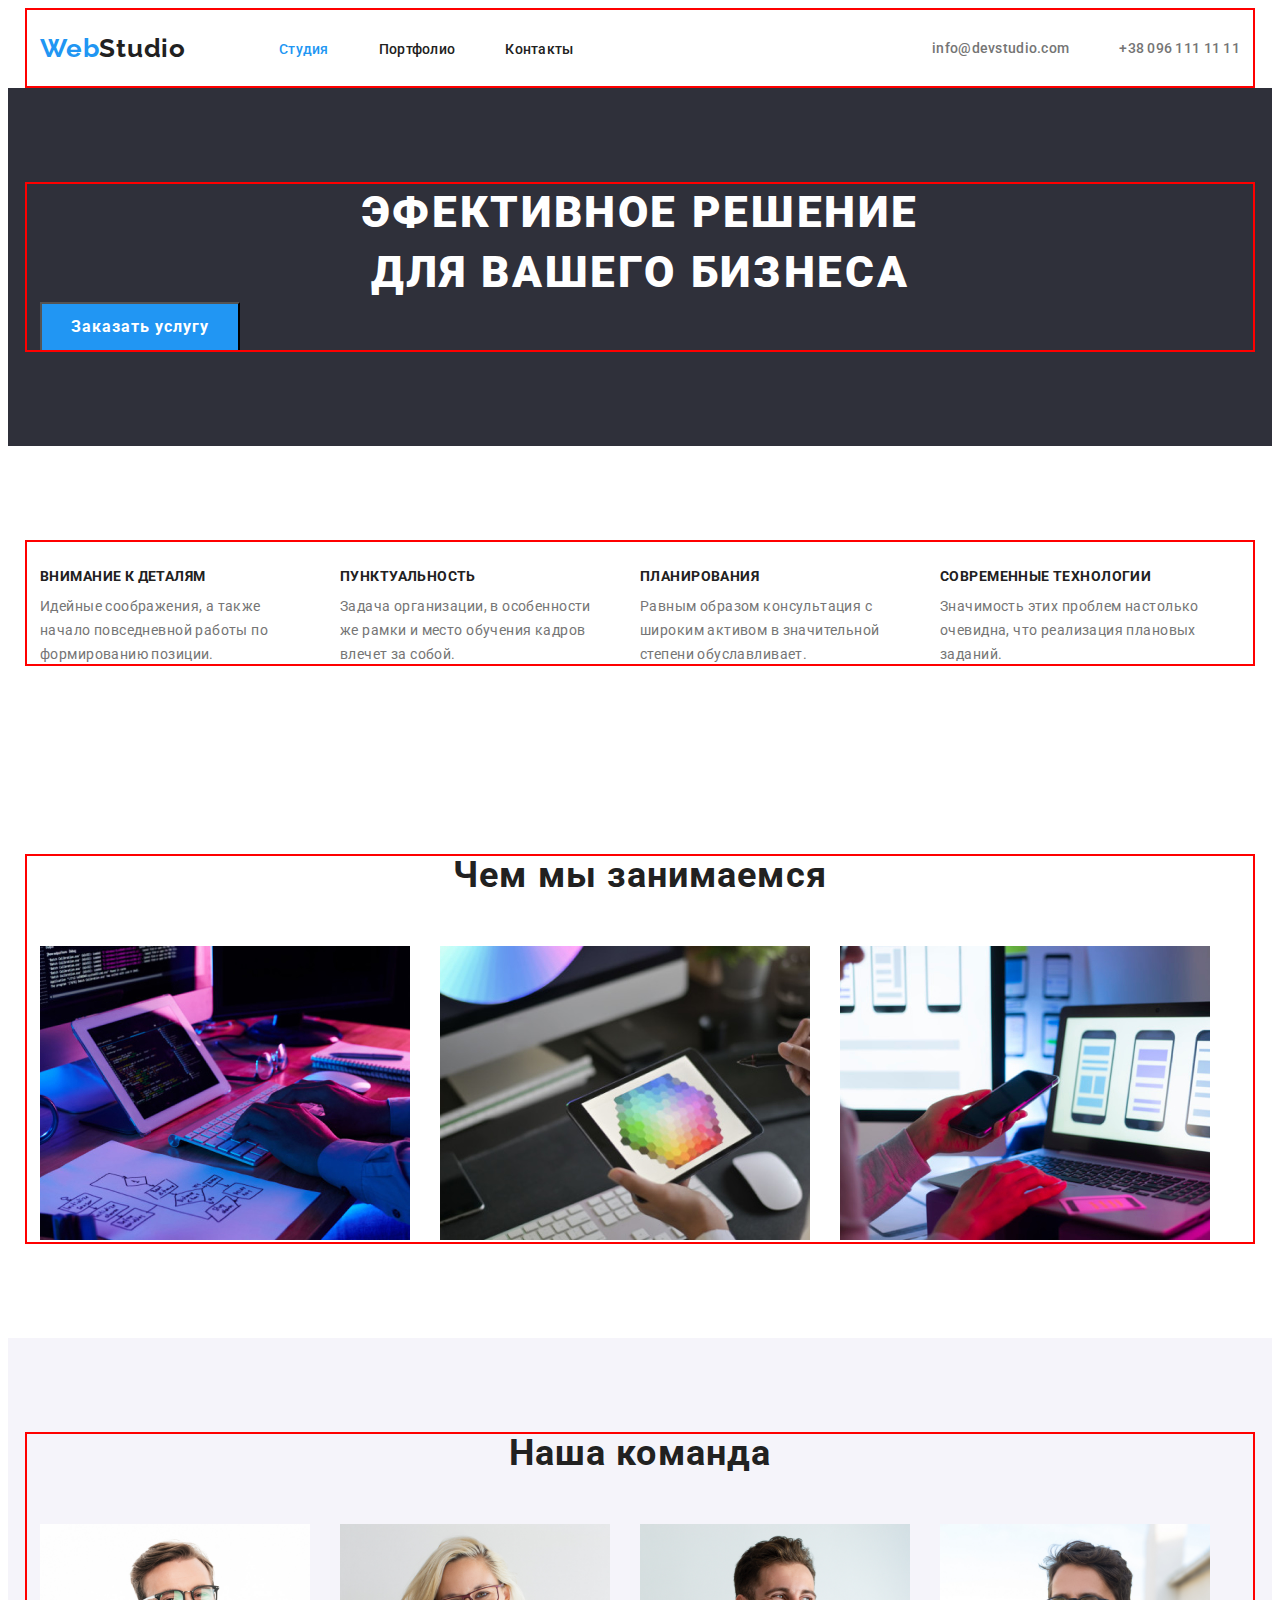
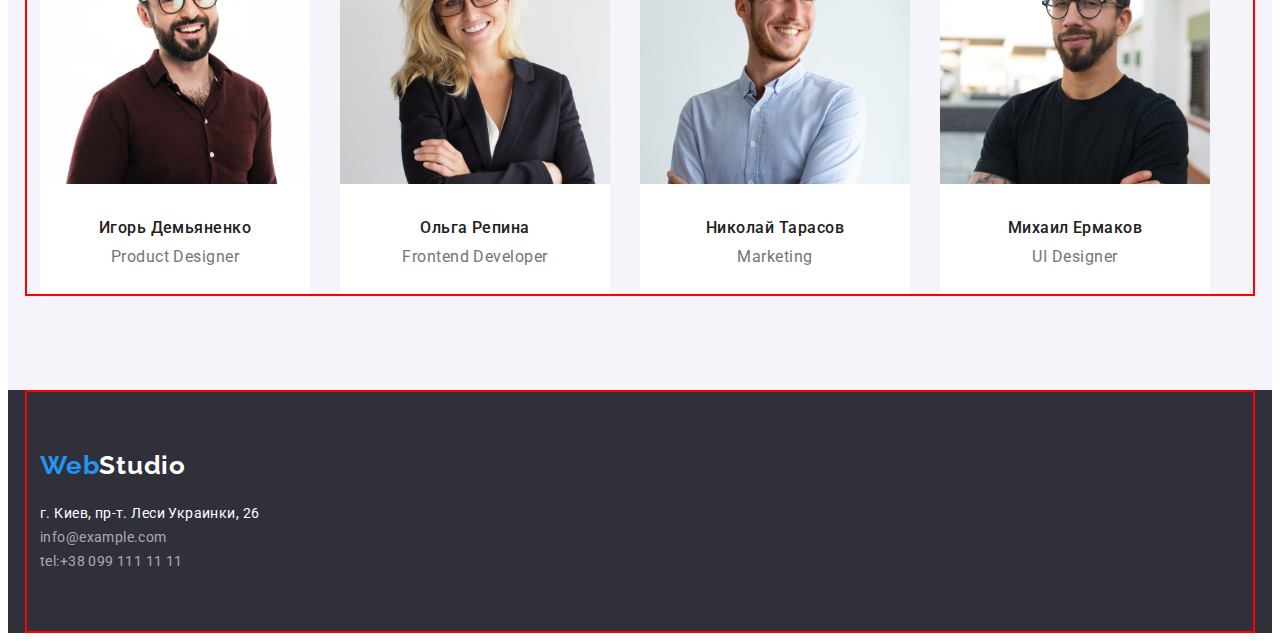
==== index.html @ dff26347 "Hometask3" ====
<!DOCTYPE html>
<html lang="ru">
  <head>
    <meta charset="UTF-8" />
    <meta http-equiv="X-UA-Compatible" content="IE=edge" />
    <meta name="viewport" content="width=device-width, initial-scale=1.0" />
    <title>Web Studio</title>
    <link rel="preconnect" href="https://fonts.googleapis.com" />
    <link rel="preconnect" href="https://fonts.gstatic.com" crossorigin />
    <!-- Fonts start -->
    <link
      href="https://fonts.googleapis.com/css2?family=Raleway:wght@700&family=Roboto:wght@400;500;700;900&display=swap"
      rel="stylesheet"
    />
    <!-- Fonts end -->
    <!-- Normalize start -->
    <link rel="stylesheet" href="https://cdnjs.cloudflare.com/ajax/libs/modern-normalize/1.1.0/modern-normalize.min.css" integrity="sha512-wpPYUAdjBVSE4KJnH1VR1HeZfpl1ub8YT/NKx4PuQ5NmX2tKuGu6U/JRp5y+Y8XG2tV+wKQpNHVUX03MfMFn9Q==" crossorigin="anonymous" referrerpolicy="no-referrer" />
    <!-- Normalize end -->
    <link rel="stylesheet" href="./css/styles.css" />
  </head>
  <body>
    <!-- Header section -->
    <header class="header">
      <div class="container header-container">
      <nav class="header-nav header-container">
        <a class="logo link header-logo" href="./index.html"><span class="logo-accent">Web</span>Studio</a>
        <ul class="header-list list">
          <li class="header-item">
            <a class="header-link header-link-current link" href="./index.html">Студия</a>
          </li>
          <li class="header-item">
            <a class="header-link link" href="./portfolio.html">Портфолио</a>
          </li>
          <li class="header-item">
            <a class="header-link link" href="/">Контакты</a>
          </li>
        </ul>
      </nav>
      <ul class="header-contacts list">
        <li class="contact-item header-mail">
          <a class="link" href="mailto:info@devstudio.com">info@devstudio.com</a>
        </li>
        <li class="contact-item header-phone">
          <a class="link" href="tel:+380961111111">+38 096 111 11 11</a>
        </li>
      </ul>
      </div>
    </header>
    <!-- Main section -->
    <main class="main">
      <!-- Hero section -->
      <section class="hero section">
        <div class="container">
        <h1 class="hero-tittle">Эфективное решение <br> для вашего бизнеса</h1>
        <button class="btn-service" type="button">Заказать услугу</button>
        </div>
      </section>
      <!-- About section -->
      <section class="about section">
        <div class="container">
        <h2 class="hidden-tittle">Наши преимущества</h2>
        <ul class="about-list list about-container">
          <li class="about-item">
            <h3 class="about-list-tittle">Внимание к деталям</h3>
            <p class="about-description">
              Идейные соображения, а также начало повседневной работы по формированию позиции.
            </p>
          </li>
          <li class="about-item">
            <h3 class="about-list-tittle">Пунктуальность</h3>
            <p class="about-description">
              Задача организации, в особенности же рамки и место обучения кадров влечет за собой.
            </p>
          </li>
          <li class="about-item">
            <h3 class="about-list-tittle">Планирования</h3>
            <p class="about-description">
              Равным образом консультация с широким активом в значительной степени обуславливает.
            </p>
          </li>
          <li class="about-item">
            <h3 class="about-list-tittle">Современные технологии</h3>
            <p class="about-description">
              Значимость этих проблем настолько очевидна, что реализация плановых заданий.
            </p>
          </li>
        </ul>
        </div>
      </section>
      <!-- Work section -->
      <section class="work section">
        <div class="container">
        <h2 class="about-tittle">Чем мы занимаемся</h2>
        <ul class="work-list list">
          <li class="work-item list">
            <img
              class="work-img"
              src="./images/main/img1.jpg"
              alt="Верстка"
              width="370"
              height="294"
            />
          </li>
          <li class="work-item list">
            <img
              class="work-img"
              src="./images/main/img2.jpg"
              alt="Дизайн"
              width="370"
              height="294"
            />
          </li>
          <li class="work-item list">
            <img
              class="work-img"
              src="./images/main/img3.jpg"
              alt="Внешнее оформление"
              width="370"
              height="294"
            />
          </li>
        </ul>
        </div>
      </section>
      <!-- Team section -->
      <section class="team section">
        <div class="container">
        <h2 class="about-tittle">Наша команда</h2>
        <ul class="team-list list">
          <li class="team-list-container">
            <img
              class="team-img"
              src="./images/main/photo1.jpg"
              alt="Игорь Демьяненко"
              width="270"
              height="260"
            />
            <h3 class="employee">Игорь Демьяненко</h3>
            <p class="position">Product Designer</p>
          </li>
          <li class="team-list-container">
            <img
              class="team-img"
              src="./images/main/photo2.jpg"
              alt="Ольга Репина"
              width="270"
              height="260"
            />
            <h3 class="employee">Ольга Репина</h3>
            <p class="position">Frontend Developer</p>
          </li>
          <li class="team-list-container">
            <img
              class="team-img"
              src="./images/main/photo3.jpg"
              alt="Николай Тарасов"
              width="270"
              height="260"
            />
            <h3 class="employee">Николай Тарасов</h3>
            <p class="position">Marketing</p>
          </li>
          <li class="team-list-container">
            <img
              class="team-img"
              src="./images/main/photo4.jpg"
              alt="Михаил Ермаков"
              width="270"
              height="260"
            />
            <h3 class="employee">Михаил Ермаков</h3>
            <p class="position">UI Designer</p>
          </li>
        </ul>
        </div>
      </section>
    </main>
    <!-- Footer section -->
    <footer class="footer">
      <div class="container footer-container">
      <a class="logo white-logo link footer-logo" href="./index.html"
        ><span class="logo-accent">Web</span>Studio</a
      >
      <address class="footer-addres">
        <ul class="footer-list list">
          <li class="footer-item">
            <a
              class="footer-addres link"
              href="https://bit.ly/3pXMvUd"
              target="_blank"
              rel="noopener noreferrer"
              >г. Киев, пр-т. Леси Украинки, 26</a
            >
          </li>
          <li class="footer-contacts">
            <a class="footer-mail link" href="mailto:info@example.com">info@example.com</a>
          </li>
          <li class="footer-contacts">
            <a class="footer-phone link" href="tel:+380991111111">tel:+38 099 111 11 11</a>
          </li>
        </ul>
      </address>
      </div>
    </footer>
    </div>
  </body>
</html>
---- css/styles.css ----
/* Root */
:root {
  /* fonts */
  --main-font: Roboto, sans-serif;
  --secondary-font: Raleway, sans-serif;
  /* text colors */
  --main-txt-cl: #212121;
  --acent-txt-cl: #2196f3;
  /* bg colors */
  --light-bg-cl: #f5f4fa;
  --dark-bg-cl: #2f303a;
  /* others */
}
/* base styles */
body {
  font-family: var(--main-font);
  color: var(--main-txt-cl);
}
.container {
  width: 1200px;
  padding-left: 15px;
  padding-right: 15px;
  margin: auto;
  outline: 2px solid red;
  outline-offset: -2px;
}
/* reset styles */
.section {
  padding-top: 94px;
  padding-bottom: 94px;
}
h1,
h2,
h3,
h4,
h5,
h6,
p,
ul {
  margin: 0;
}
.link {
  text-decoration: none;
  color: currentColor;
}
.list {
  list-style: none;
  padding: 0;
  margin: 0;
}
/* Header section */
.header-container {
  display: flex;
  align-items: center;
}
.header-logo {
  margin-right: 93px;
}
.header-nav {
  margin-right: auto;
}
.header-list {
  display: flex;
  gap: 50px;
}
.header-mail {
  margin-right: 50px;
}
.logo,
.white-logo {
  font-family: 'Raleway';
  font-style: normal;
  font-weight: 700;
  font-size: 26px;
  line-height: calc(31 / 26);
  letter-spacing: 0.03em;
}
.white-logo {
  color: #ffffff;
}
.logo-accent {
  color: var(--acent-txt-cl);
}
.header-link,
.contact-item {
  padding-top: 32px;
  padding-bottom: 32px;
  font-weight: 500;
  font-size: 14px;
  line-height: calc(16 / 14);
  letter-spacing: 0.02em;
}
.header-link:hover,
.header-link:focus,
.contact-item:hover,
.contact-item:focus {
  color: var(--acent-txt-cl);
}
.contact-item {
  color: #757575;
}

.header-link-current {
  color: var(--acent-txt-cl);
}
.header-contacts {
  display: flex;
  align-items: center;
}
/* main section */
/* hero section */
.hero {
  background-color: var(--dark-bg-cl);
}
.hero-tittle {
  font-weight: 900;
  font-size: 44px;
  line-height: calc(60 / 44);
  letter-spacing: 0.06em;
  text-transform: uppercase;
  color: #ffffff;
  width: 696px;
  margin: auto;
  text-align: center;
}
.btn-service {
  font-family: var(--main-font);
  font-weight: 700;
  font-size: 16px;
  line-height: calc(30 / 16);
  letter-spacing: 0.06em;
  background-color: var(--acent-txt-cl);
  color: #ffffff;
  min-width: 200px;
  min-height: 50px;
}

.btn-service:hover,
.btn-service:focus {
  background-color: #188ce8;
}

.hidden-tittle {
  opacity: 0;
}
/* about section */
.about-item {
  width: 270px;
}

.about-container {
  display: flex;
  gap: 30px;
  margin: auto;
}
.about-list-tittle {
  font-weight: 700;
  font-size: 14px;
  line-height: calc(16 / 14);
  letter-spacing: 0.03em;
  text-transform: uppercase;
  margin-bottom: 10px;
}
.about-description {
  font-size: 14px;
  line-height: calc(24 / 14);
  letter-spacing: 0.03em;
  color: #757575;
}
/* Work section */
.about-tittle {
  font-weight: 700;
  font-size: 36px;
  line-height: calc(42 / 36);
  letter-spacing: 0.03em;
  text-align: center;
  margin-bottom: 50px;
}
.work-list {
  display: flex;
  gap: 30px;
  margin: auto;
}
/* Team section */
.team-list {
  display: flex;
  margin: auto;
  gap: 30px;
}
.team {
  background-color: #f5f4fa;
}
.employee {
  font-weight: 500;
  font-size: 16px;
  line-height: calc(19 / 16);
  text-align: center;
  letter-spacing: 0.03em;
  margin-top: 30px;
  margin-bottom: 10px;
}
.position {
  font-size: 16px;
  line-height: calc(19 / 16);
  text-align: center;
  letter-spacing: 0.03em;
  color: #757575;
  margin-bottom: 30px;
}
.team-list-container {
  background-color: #ffffff;
}
/* Footer section */
.footer-container {
  padding-top: 60px;
  padding-bottom: 60px;
}
.footer {
  background-color: var(--dark-bg-cl);
}
.footer-list {
  margin-top: 20px;
}
.footer-addres {
  font-size: 14px;
  line-height: calc(24 / 14);
  letter-spacing: 0.03em;
  color: #ffffff;
}
.footer-contacts {
  font-style: normal;
  font-weight: 400;
  font-size: 14px;
  line-height: calc(24 / 14);
  letter-spacing: 0.03em;
  color: rgba(255, 255, 255, 0.6);
}
.footer-addres {
  font-style: var(--main-font);
}
/* portfolio section */
.filters {
  font-weight: 500;
  font-size: 16px;
  line-height: calc(26 / 16);
  letter-spacing: 0.03em;
}
.btn-filter-current,
.btn-filter:hover {
  background-color: var(--acent-txt-cl);
}
.btn-filter {
  font-family: Roboto;
  font-style: normal;
  font-weight: 500;
  font-size: 16px;
  line-height: calc(26 / 16);
  letter-spacing: 0.03em;
}
.item-list {
  font-size: 18px;
  line-height: calc(36 / 18);
  letter-spacing: 0.06em;
}
.option {
  font-weight: 400;
  font-size: 16px;
  line-height: calc(30 / 16);
  letter-spacing: 0.03em;
  color: #757575;
}
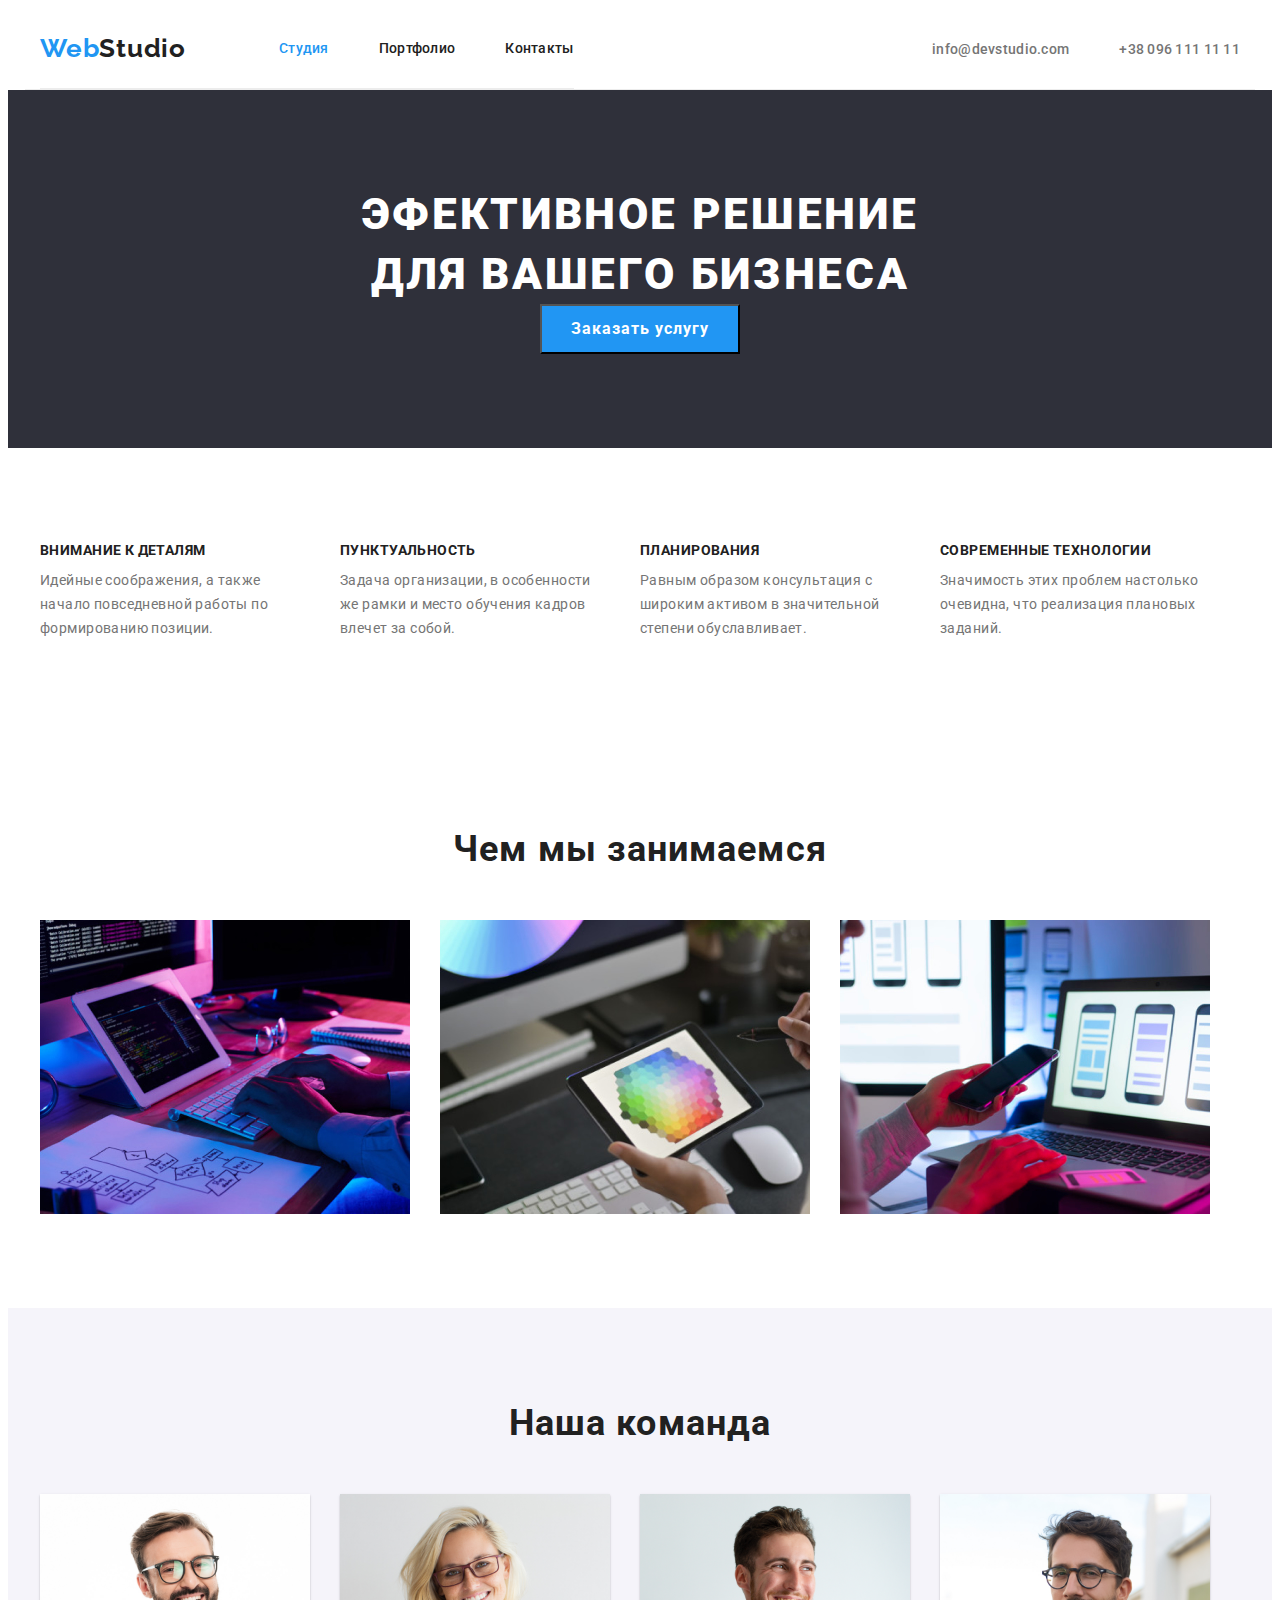
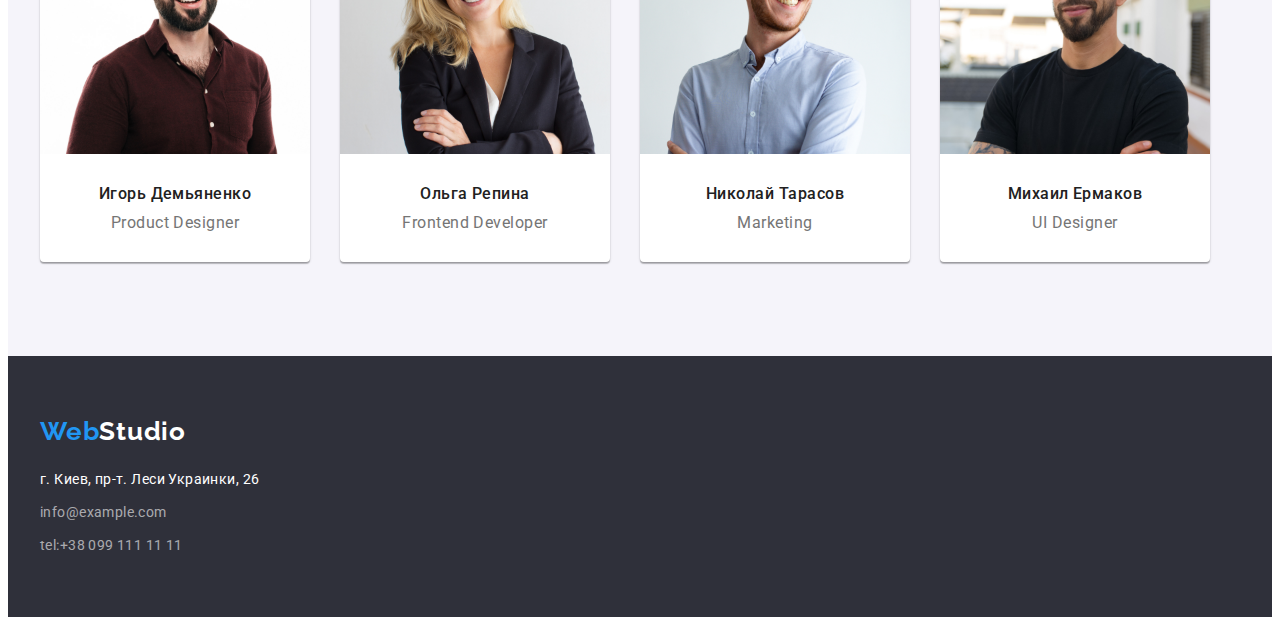
==== commit 9abdbe62: "Hometask3" ====
--- a/index.html
+++ b/index.html
@@ -58,7 +58,7 @@
       <!-- About section -->
       <section class="about section">
         <div class="container">
-        <h2 class="hidden-tittle">Наши преимущества</h2>
+        <h2 class="visually-hidden">Наши преимущества</h2>
         <ul class="about-list list about-container">
           <li class="about-item">
             <h3 class="about-list-tittle">Внимание к деталям</h3>
@@ -135,8 +135,10 @@
               width="270"
               height="260"
             />
-            <h3 class="employee">Игорь Демьяненко</h3>
+            <div class="employee-list">
+              <h3 class="employee">Игорь Демьяненко</h3>
             <p class="position">Product Designer</p>
+          </div>
           </li>
           <li class="team-list-container">
             <img
@@ -146,8 +148,10 @@
               width="270"
               height="260"
             />
-            <h3 class="employee">Ольга Репина</h3>
+            <div class="employee-list">
+              <h3 class="employee">Ольга Репина</h3>
             <p class="position">Frontend Developer</p>
+          </div>
           </li>
           <li class="team-list-container">
             <img
@@ -157,8 +161,10 @@
               width="270"
               height="260"
             />
-            <h3 class="employee">Николай Тарасов</h3>
+            <div class="employee-list">
+              <h3 class="employee">Николай Тарасов</h3>
             <p class="position">Marketing</p>
+          </div>
           </li>
           <li class="team-list-container">
             <img
@@ -168,8 +174,10 @@
               width="270"
               height="260"
             />
-            <h3 class="employee">Михаил Ермаков</h3>
+            <div class="employee-list">
+              <h3 class="employee">Михаил Ермаков</h3>
             <p class="position">UI Designer</p>
+          </div>
           </li>
         </ul>
         </div>
@@ -183,7 +191,7 @@
       >
       <address class="footer-addres">
         <ul class="footer-list list">
-          <li class="footer-item">
+          <li class="footer-contacts">
             <a
               class="footer-addres link"
               href="https://bit.ly/3pXMvUd"
--- a/css/styles.css
+++ b/css/styles.css
@@ -21,10 +21,24 @@
   padding-left: 15px;
   padding-right: 15px;
   margin: auto;
-  outline: 2px solid red;
-  outline-offset: -2px;
+}
+.visually-hidden {
+  position: absolute;
+  width: 1px;
+  height: 1px;
+  margin: -1px;
+  border: 0;
+  padding: 0;
+
+  white-space: nowrap;
+  clip-path: inset(100%);
+  clip: rect(0 0 0 0);
+  overflow: hidden;
 }
 /* reset styles */
+img {
+  display: block;
+}
 .section {
   padding-top: 94px;
   padding-bottom: 94px;
@@ -52,6 +66,7 @@
 .header-container {
   display: flex;
   align-items: center;
+  border-bottom: 1px solid #ececec;
 }
 .header-logo {
   margin-right: 93px;
@@ -89,6 +104,7 @@
   font-size: 14px;
   line-height: calc(16 / 14);
   letter-spacing: 0.02em;
+  display: block;
 }
 .header-link:hover,
 .header-link:focus,
@@ -133,15 +149,13 @@
   color: #ffffff;
   min-width: 200px;
   min-height: 50px;
+  display: block;
+  margin: auto;
 }
 
 .btn-service:hover,
 .btn-service:focus {
   background-color: #188ce8;
-}
-
-.hidden-tittle {
-  opacity: 0;
 }
 /* about section */
 .about-item {
@@ -190,13 +204,17 @@
 .team {
   background-color: #f5f4fa;
 }
+.team-list-container {
+  box-shadow: 0px 1px 3px rgba(0, 0, 0, 0.12), 0px 1px 1px rgba(0, 0, 0, 0.14),
+    0px 2px 1px rgba(0, 0, 0, 0.2);
+  border-radius: 0px 0px 4px 4px;
+}
 .employee {
   font-weight: 500;
   font-size: 16px;
   line-height: calc(19 / 16);
   text-align: center;
   letter-spacing: 0.03em;
-  margin-top: 30px;
   margin-bottom: 10px;
 }
 .position {
@@ -205,7 +223,13 @@
   text-align: center;
   letter-spacing: 0.03em;
   color: #757575;
-  margin-bottom: 30px;
+}
+.employee-list {
+  padding-top: 30px;
+  padding-bottom: 30px;
+  padding-right: 5px;
+  padding-left: 5px;
+  border-top: none;
 }
 .team-list-container {
   background-color: #ffffff;
@@ -234,7 +258,12 @@
   line-height: calc(24 / 14);
   letter-spacing: 0.03em;
   color: rgba(255, 255, 255, 0.6);
-}
+  margin-bottom: 9px;
+}
+.footer-contacts:last-child {
+  margin-bottom: 0;
+}
+
 .footer-addres {
   font-style: var(--main-font);
 }
@@ -244,7 +273,19 @@
   font-size: 16px;
   line-height: calc(26 / 16);
   letter-spacing: 0.03em;
-}
+  display: flex;
+  margin: auto;
+  justify-content: center;
+  margin-bottom: 50px;
+  margin-top: 94px;
+}
+.btn {
+  margin-right: 8px;
+}
+.btn:last-child {
+  margin-right: 0;
+}
+
 .btn-filter-current,
 .btn-filter:hover {
   background-color: var(--acent-txt-cl);
@@ -256,6 +297,22 @@
   font-size: 16px;
   line-height: calc(26 / 16);
   letter-spacing: 0.03em;
+  background-color: #f5f4fa;
+  border-radius: 4px;
+  border: none;
+}
+.portfolio-list {
+  display: flex;
+  gap: 30px;
+  flex-wrap: wrap;
+}
+.portfolio-wrapper {
+  padding-top: 20px;
+  padding-bottom: 20px;
+  padding-left: 5px;
+  padding-right: 5px;
+  border: 1px solid #eeeeee;
+  border-top: none;
 }
 .item-list {
   font-size: 18px;
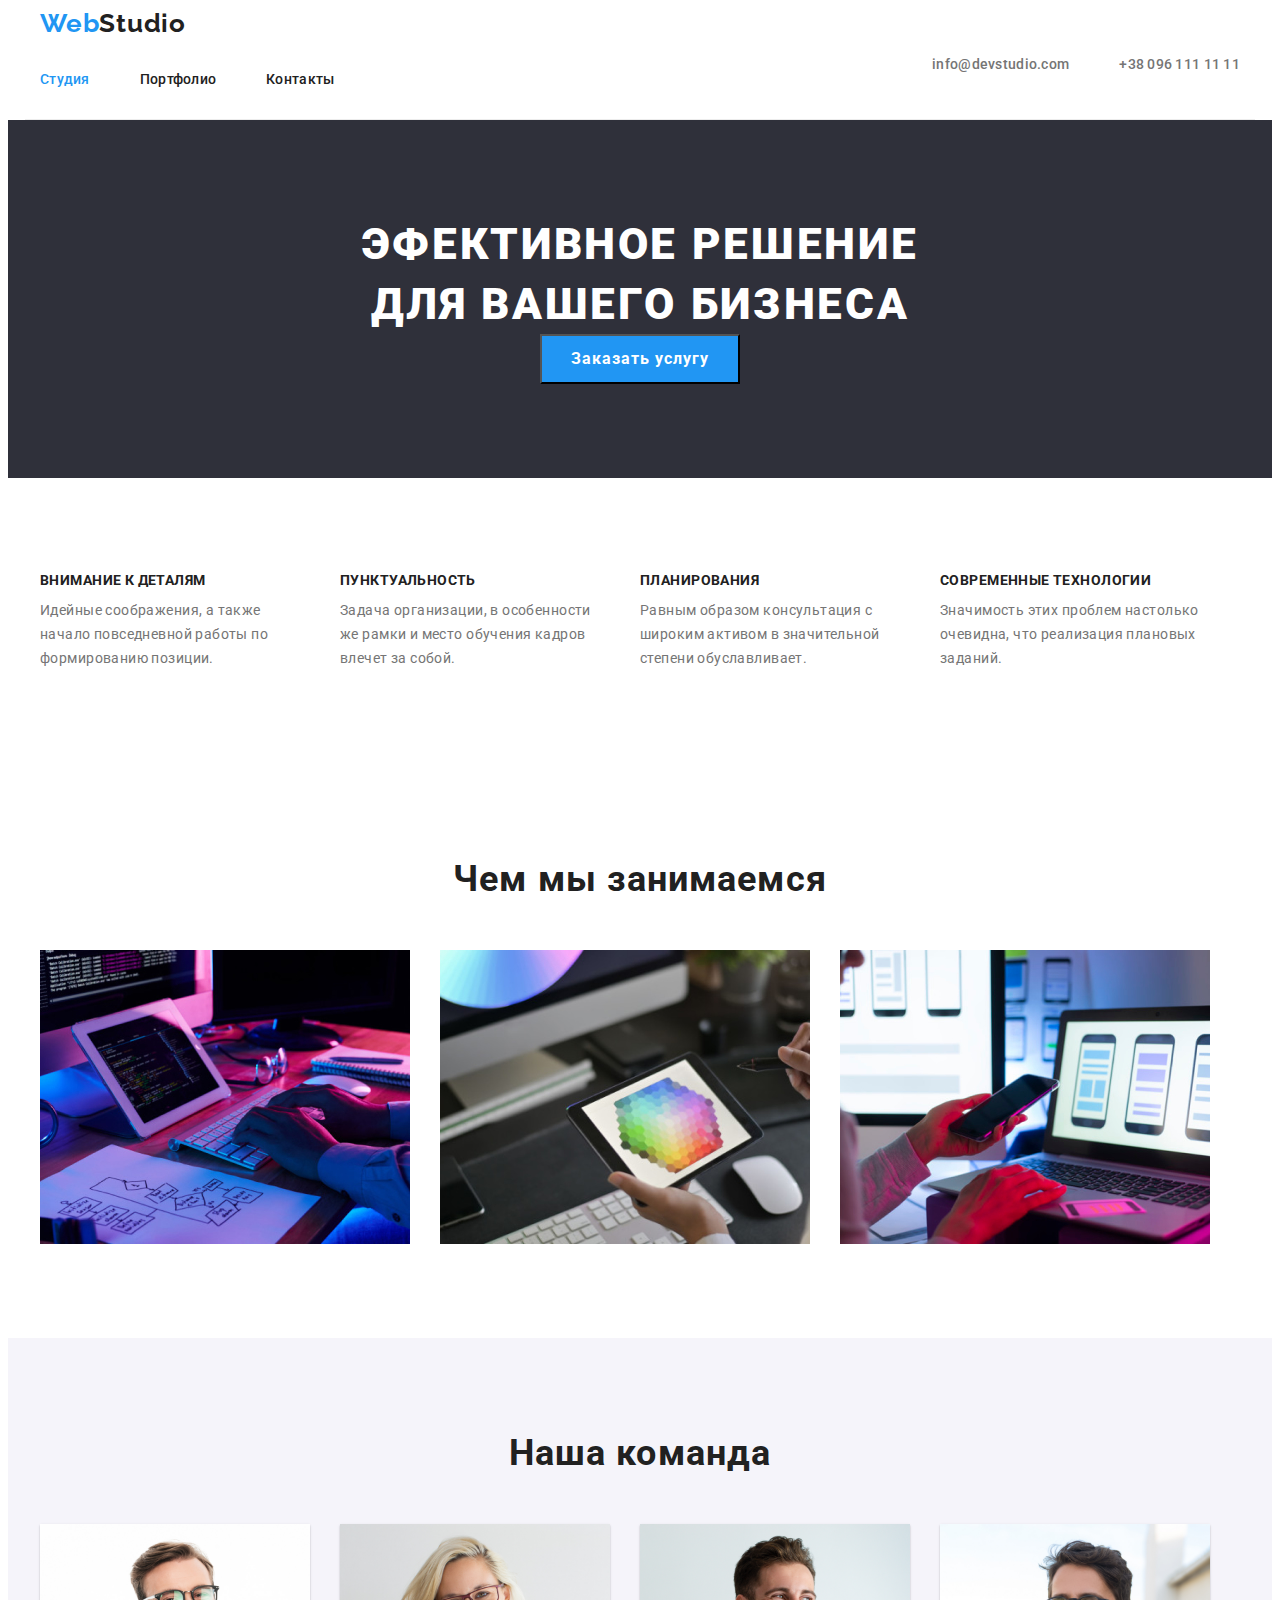
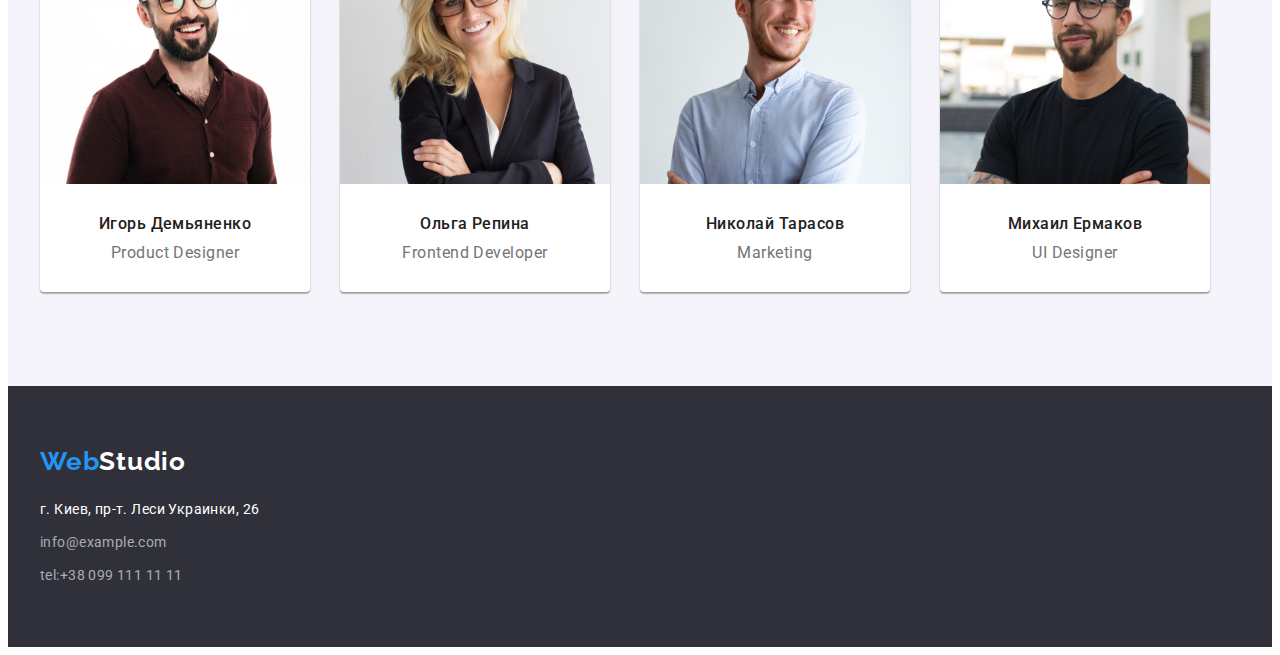
==== commit 2a2af3d3: "Hometask3" ====
--- a/index.html
+++ b/index.html
@@ -22,7 +22,7 @@
     <!-- Header section -->
     <header class="header">
       <div class="container header-container">
-      <nav class="header-nav header-container">
+      <nav class="header-nav">
         <a class="logo link header-logo" href="./index.html"><span class="logo-accent">Web</span>Studio</a>
         <ul class="header-list list">
           <li class="header-item">
--- a/css/styles.css
+++ b/css/styles.css
@@ -68,6 +68,10 @@
   align-items: center;
   border-bottom: 1px solid #ececec;
 }
+.header-nav-container {
+  display: flex;
+  align-items: center;
+}
 .header-logo {
   margin-right: 93px;
 }
@@ -285,11 +289,11 @@
 .btn:last-child {
   margin-right: 0;
 }
-
-.btn-filter-current,
-.btn-filter:hover {
+.btn-filter:hover,
+.btn-filter:focus {
   background-color: var(--acent-txt-cl);
 }
+
 .btn-filter {
   font-family: Roboto;
   font-style: normal;
@@ -300,6 +304,9 @@
   background-color: #f5f4fa;
   border-radius: 4px;
   border: none;
+}
+.btn-filter-current {
+  background-color: var(--acent-txt-cl);
 }
 .portfolio-list {
   display: flex;
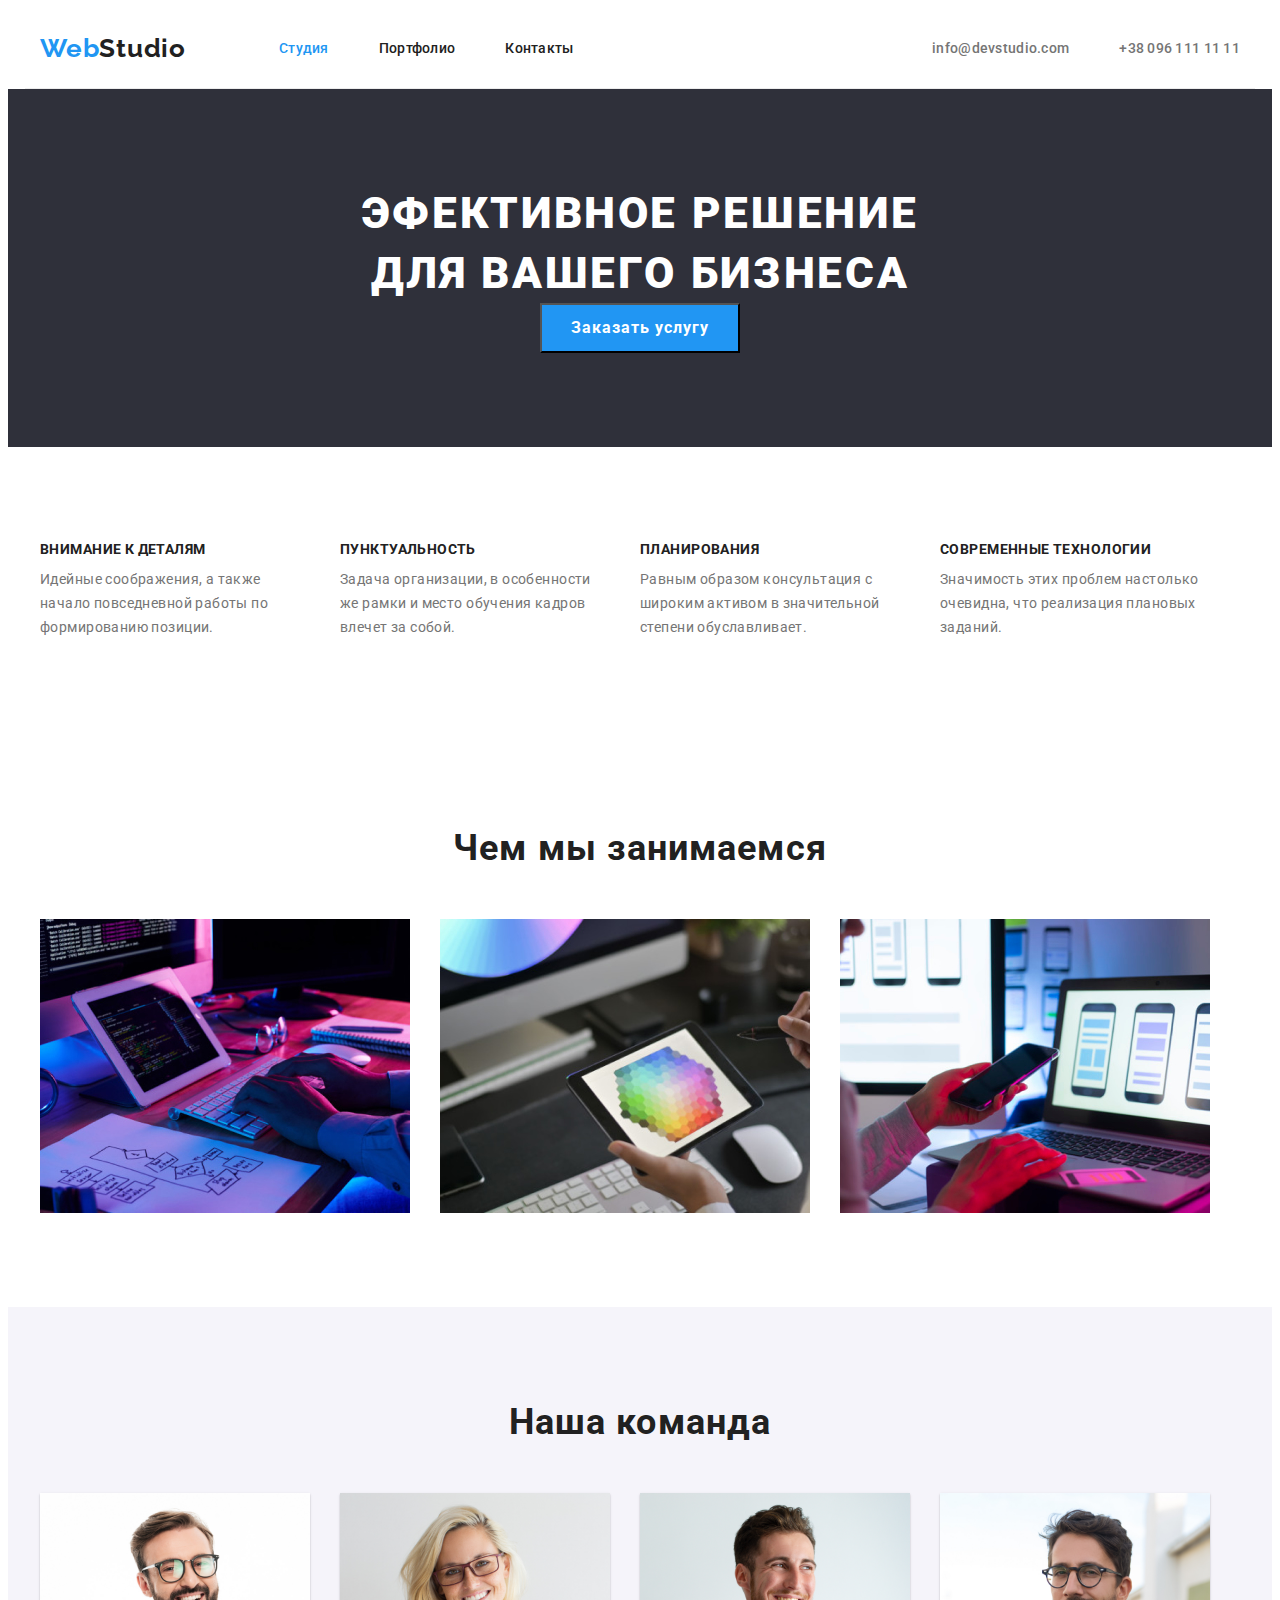
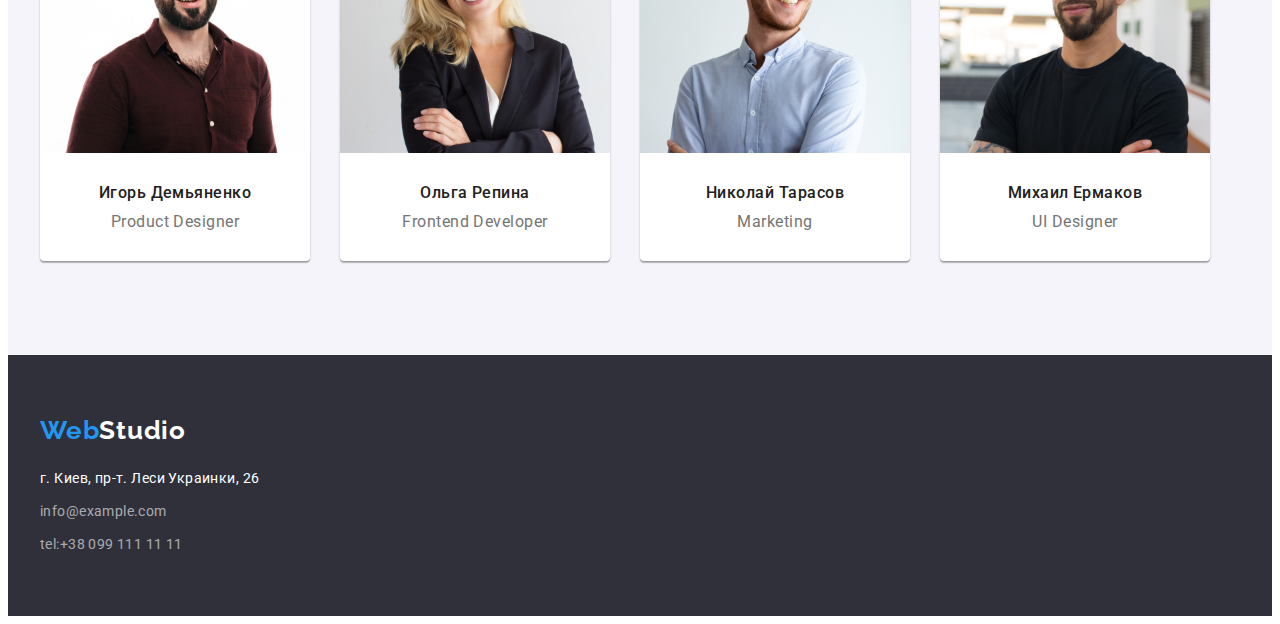
==== commit 58b726f9: "Hometask3" ====
--- a/index.html
+++ b/index.html
@@ -22,7 +22,7 @@
     <!-- Header section -->
     <header class="header">
       <div class="container header-container">
-      <nav class="header-nav">
+      <nav class="header-nav header-nav-items">
         <a class="logo link header-logo" href="./index.html"><span class="logo-accent">Web</span>Studio</a>
         <ul class="header-list list">
           <li class="header-item">
--- a/css/styles.css
+++ b/css/styles.css
@@ -22,6 +22,9 @@
   padding-right: 15px;
   margin: auto;
 }
+.portfolio-container {
+  padding-bottom: 94px;
+}
 .visually-hidden {
   position: absolute;
   width: 1px;
@@ -68,7 +71,7 @@
   align-items: center;
   border-bottom: 1px solid #ececec;
 }
-.header-nav-container {
+.header-nav-items {
   display: flex;
   align-items: center;
 }
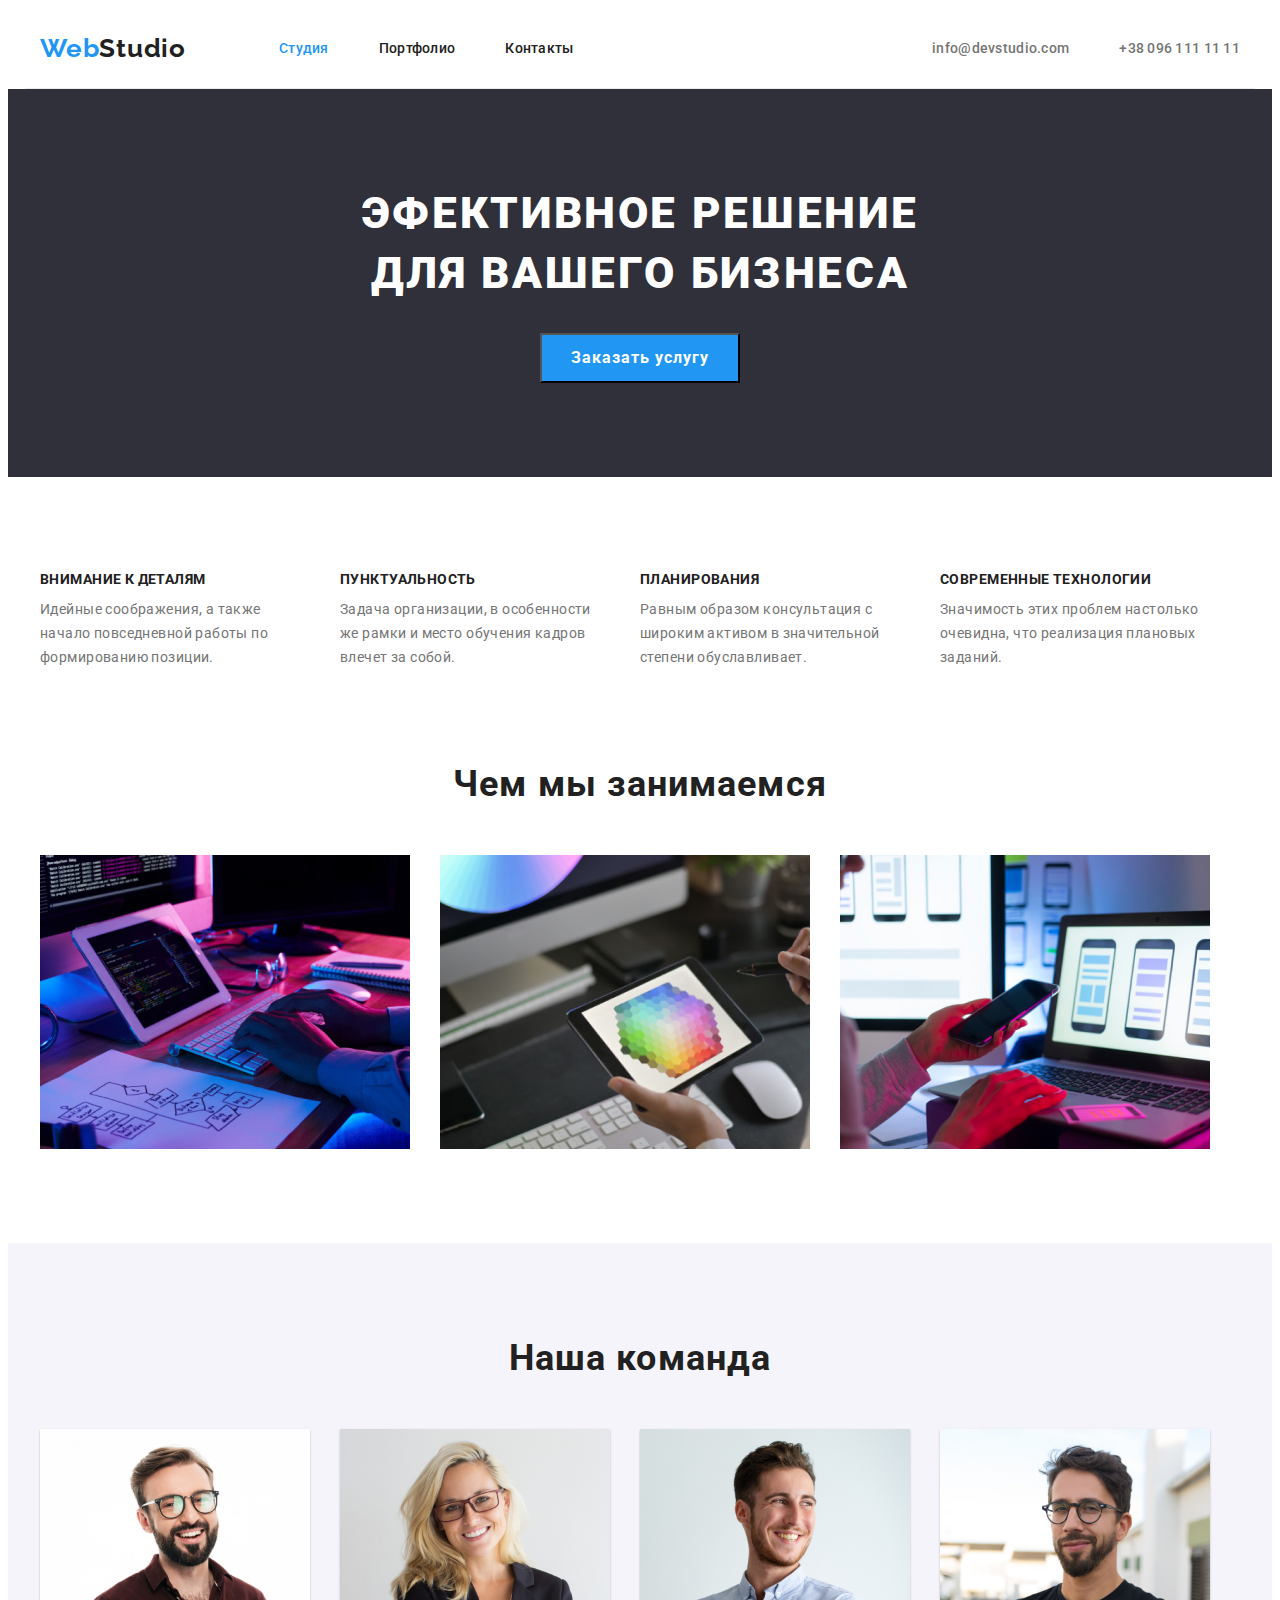
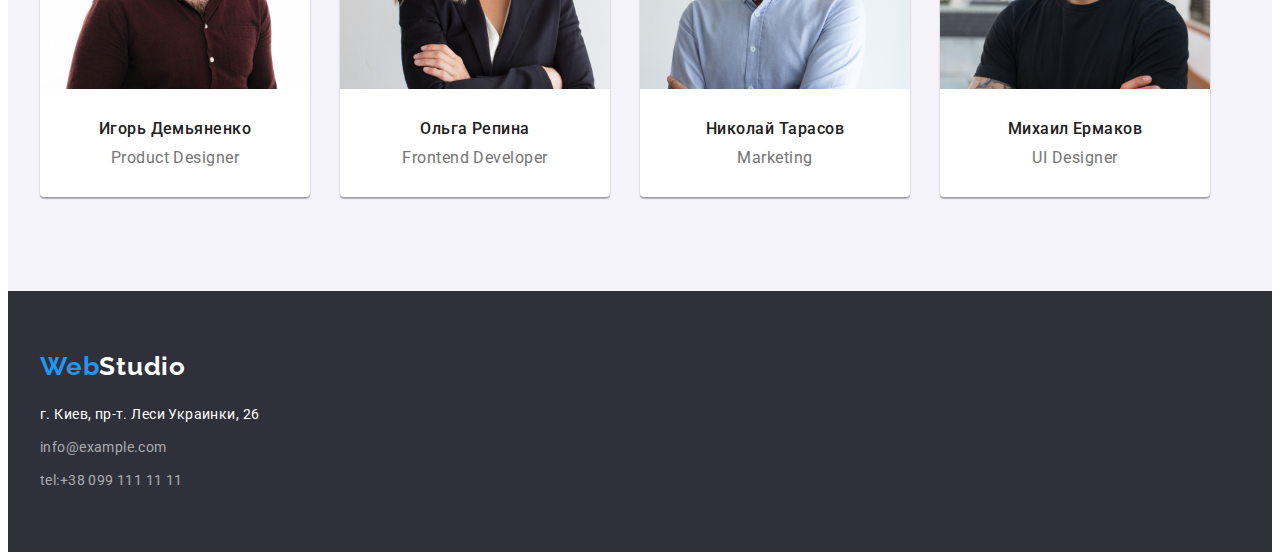
==== commit bb521bbd: "Hometask3" ====
--- a/index.html
+++ b/index.html
@@ -5,16 +5,22 @@
     <meta http-equiv="X-UA-Compatible" content="IE=edge" />
     <meta name="viewport" content="width=device-width, initial-scale=1.0" />
     <title>Web Studio</title>
+    <!-- Fonts start -->
     <link rel="preconnect" href="https://fonts.googleapis.com" />
     <link rel="preconnect" href="https://fonts.gstatic.com" crossorigin />
-    <!-- Fonts start -->
     <link
       href="https://fonts.googleapis.com/css2?family=Raleway:wght@700&family=Roboto:wght@400;500;700;900&display=swap"
       rel="stylesheet"
     />
     <!-- Fonts end -->
     <!-- Normalize start -->
-    <link rel="stylesheet" href="https://cdnjs.cloudflare.com/ajax/libs/modern-normalize/1.1.0/modern-normalize.min.css" integrity="sha512-wpPYUAdjBVSE4KJnH1VR1HeZfpl1ub8YT/NKx4PuQ5NmX2tKuGu6U/JRp5y+Y8XG2tV+wKQpNHVUX03MfMFn9Q==" crossorigin="anonymous" referrerpolicy="no-referrer" />
+    <link
+      rel="stylesheet"
+      href="https://cdnjs.cloudflare.com/ajax/libs/modern-normalize/1.1.0/modern-normalize.min.css"
+      integrity="sha512-wpPYUAdjBVSE4KJnH1VR1HeZfpl1ub8YT/NKx4PuQ5NmX2tKuGu6U/JRp5y+Y8XG2tV+wKQpNHVUX03MfMFn9Q=="
+      crossorigin="anonymous"
+      referrerpolicy="no-referrer"
+    />
     <!-- Normalize end -->
     <link rel="stylesheet" href="./css/styles.css" />
   </head>
@@ -22,28 +28,30 @@
     <!-- Header section -->
     <header class="header">
       <div class="container header-container">
-      <nav class="header-nav header-nav-items">
-        <a class="logo link header-logo" href="./index.html"><span class="logo-accent">Web</span>Studio</a>
-        <ul class="header-list list">
-          <li class="header-item">
-            <a class="header-link header-link-current link" href="./index.html">Студия</a>
+        <nav class="header-nav header-nav-items">
+          <a class="logo link header-logo" href="./index.html"
+            ><span class="logo-accent">Web</span>Studio</a
+          >
+          <ul class="header-list list">
+            <li class="header-item">
+              <a class="header-link header-link-current link" href="./index.html">Студия</a>
+            </li>
+            <li class="header-item">
+              <a class="header-link link" href="./portfolio.html">Портфолио</a>
+            </li>
+            <li class="header-item">
+              <a class="header-link link" href="/">Контакты</a>
+            </li>
+          </ul>
+        </nav>
+        <ul class="header-contacts list">
+          <li class="contact-item header-mail">
+            <a class="link" href="mailto:info@devstudio.com">info@devstudio.com</a>
           </li>
-          <li class="header-item">
-            <a class="header-link link" href="./portfolio.html">Портфолио</a>
-          </li>
-          <li class="header-item">
-            <a class="header-link link" href="/">Контакты</a>
+          <li class="contact-item header-phone">
+            <a class="link" href="tel:+380961111111">+38 096 111 11 11</a>
           </li>
         </ul>
-      </nav>
-      <ul class="header-contacts list">
-        <li class="contact-item header-mail">
-          <a class="link" href="mailto:info@devstudio.com">info@devstudio.com</a>
-        </li>
-        <li class="contact-item header-phone">
-          <a class="link" href="tel:+380961111111">+38 096 111 11 11</a>
-        </li>
-      </ul>
       </div>
     </header>
     <!-- Main section -->
@@ -51,165 +59,167 @@
       <!-- Hero section -->
       <section class="hero section">
         <div class="container">
-        <h1 class="hero-tittle">Эфективное решение <br> для вашего бизнеса</h1>
-        <button class="btn-service" type="button">Заказать услугу</button>
+          <h1 class="hero-tittle">
+            Эфективное решение <br />
+            для вашего бизнеса
+          </h1>
+          <button class="btn-service" type="button">Заказать услугу</button>
         </div>
       </section>
       <!-- About section -->
       <section class="about section">
         <div class="container">
-        <h2 class="visually-hidden">Наши преимущества</h2>
-        <ul class="about-list list about-container">
-          <li class="about-item">
-            <h3 class="about-list-tittle">Внимание к деталям</h3>
-            <p class="about-description">
-              Идейные соображения, а также начало повседневной работы по формированию позиции.
-            </p>
-          </li>
-          <li class="about-item">
-            <h3 class="about-list-tittle">Пунктуальность</h3>
-            <p class="about-description">
-              Задача организации, в особенности же рамки и место обучения кадров влечет за собой.
-            </p>
-          </li>
-          <li class="about-item">
-            <h3 class="about-list-tittle">Планирования</h3>
-            <p class="about-description">
-              Равным образом консультация с широким активом в значительной степени обуславливает.
-            </p>
-          </li>
-          <li class="about-item">
-            <h3 class="about-list-tittle">Современные технологии</h3>
-            <p class="about-description">
-              Значимость этих проблем настолько очевидна, что реализация плановых заданий.
-            </p>
-          </li>
-        </ul>
+          <h2 class="visually-hidden">Наши преимущества</h2>
+          <ul class="about-list list about-container">
+            <li class="about-item">
+              <h3 class="about-list-tittle">Внимание к деталям</h3>
+              <p class="about-description">
+                Идейные соображения, а также начало повседневной работы по формированию позиции.
+              </p>
+            </li>
+            <li class="about-item">
+              <h3 class="about-list-tittle">Пунктуальность</h3>
+              <p class="about-description">
+                Задача организации, в особенности же рамки и место обучения кадров влечет за собой.
+              </p>
+            </li>
+            <li class="about-item">
+              <h3 class="about-list-tittle">Планирования</h3>
+              <p class="about-description">
+                Равным образом консультация с широким активом в значительной степени обуславливает.
+              </p>
+            </li>
+            <li class="about-item">
+              <h3 class="about-list-tittle">Современные технологии</h3>
+              <p class="about-description">
+                Значимость этих проблем настолько очевидна, что реализация плановых заданий.
+              </p>
+            </li>
+          </ul>
         </div>
       </section>
       <!-- Work section -->
-      <section class="work section">
-        <div class="container">
-        <h2 class="about-tittle">Чем мы занимаемся</h2>
-        <ul class="work-list list">
-          <li class="work-item list">
-            <img
-              class="work-img"
-              src="./images/main/img1.jpg"
-              alt="Верстка"
-              width="370"
-              height="294"
-            />
-          </li>
-          <li class="work-item list">
-            <img
-              class="work-img"
-              src="./images/main/img2.jpg"
-              alt="Дизайн"
-              width="370"
-              height="294"
-            />
-          </li>
-          <li class="work-item list">
-            <img
-              class="work-img"
-              src="./images/main/img3.jpg"
-              alt="Внешнее оформление"
-              width="370"
-              height="294"
-            />
-          </li>
-        </ul>
+      <section class="work section work-section">
+        <div class="container">
+          <h2 class="about-tittle">Чем мы занимаемся</h2>
+          <ul class="work-list list">
+            <li class="work-item list">
+              <img
+                class="work-img"
+                src="./images/main/img1.jpg"
+                alt="Верстка"
+                width="370"
+                height="294"
+              />
+            </li>
+            <li class="work-item list">
+              <img
+                class="work-img"
+                src="./images/main/img2.jpg"
+                alt="Дизайн"
+                width="370"
+                height="294"
+              />
+            </li>
+            <li class="work-item list">
+              <img
+                class="work-img"
+                src="./images/main/img3.jpg"
+                alt="Внешнее оформление"
+                width="370"
+                height="294"
+              />
+            </li>
+          </ul>
         </div>
       </section>
       <!-- Team section -->
       <section class="team section">
         <div class="container">
-        <h2 class="about-tittle">Наша команда</h2>
-        <ul class="team-list list">
-          <li class="team-list-container">
-            <img
-              class="team-img"
-              src="./images/main/photo1.jpg"
-              alt="Игорь Демьяненко"
-              width="270"
-              height="260"
-            />
-            <div class="employee-list">
-              <h3 class="employee">Игорь Демьяненко</h3>
-            <p class="position">Product Designer</p>
-          </div>
-          </li>
-          <li class="team-list-container">
-            <img
-              class="team-img"
-              src="./images/main/photo2.jpg"
-              alt="Ольга Репина"
-              width="270"
-              height="260"
-            />
-            <div class="employee-list">
-              <h3 class="employee">Ольга Репина</h3>
-            <p class="position">Frontend Developer</p>
-          </div>
-          </li>
-          <li class="team-list-container">
-            <img
-              class="team-img"
-              src="./images/main/photo3.jpg"
-              alt="Николай Тарасов"
-              width="270"
-              height="260"
-            />
-            <div class="employee-list">
-              <h3 class="employee">Николай Тарасов</h3>
-            <p class="position">Marketing</p>
-          </div>
-          </li>
-          <li class="team-list-container">
-            <img
-              class="team-img"
-              src="./images/main/photo4.jpg"
-              alt="Михаил Ермаков"
-              width="270"
-              height="260"
-            />
-            <div class="employee-list">
-              <h3 class="employee">Михаил Ермаков</h3>
-            <p class="position">UI Designer</p>
-          </div>
-          </li>
-        </ul>
+          <h2 class="about-tittle">Наша команда</h2>
+          <ul class="team-list list">
+            <li class="team-list-card">
+              <img
+                class="team-img"
+                src="./images/main/photo1.jpg"
+                alt="Игорь Демьяненко"
+                width="270"
+                height="260"
+              />
+              <div class="employee-list">
+                <h3 class="employee">Игорь Демьяненко</h3>
+                <p class="position">Product Designer</p>
+              </div>
+            </li>
+            <li class="team-list-card">
+              <img
+                class="team-img"
+                src="./images/main/photo2.jpg"
+                alt="Ольга Репина"
+                width="270"
+                height="260"
+              />
+              <div class="employee-list">
+                <h3 class="employee">Ольга Репина</h3>
+                <p class="position">Frontend Developer</p>
+              </div>
+            </li>
+            <li class="team-list-card">
+              <img
+                class="team-img"
+                src="./images/main/photo3.jpg"
+                alt="Николай Тарасов"
+                width="270"
+                height="260"
+              />
+              <div class="employee-list">
+                <h3 class="employee">Николай Тарасов</h3>
+                <p class="position">Marketing</p>
+              </div>
+            </li>
+            <li class="team-list-card">
+              <img
+                class="team-img"
+                src="./images/main/photo4.jpg"
+                alt="Михаил Ермаков"
+                width="270"
+                height="260"
+              />
+              <div class="employee-list">
+                <h3 class="employee">Михаил Ермаков</h3>
+                <p class="position">UI Designer</p>
+              </div>
+            </li>
+          </ul>
         </div>
       </section>
     </main>
     <!-- Footer section -->
     <footer class="footer">
       <div class="container footer-container">
-      <a class="logo white-logo link footer-logo" href="./index.html"
-        ><span class="logo-accent">Web</span>Studio</a
-      >
-      <address class="footer-addres">
-        <ul class="footer-list list">
-          <li class="footer-contacts">
-            <a
-              class="footer-addres link"
-              href="https://bit.ly/3pXMvUd"
-              target="_blank"
-              rel="noopener noreferrer"
-              >г. Киев, пр-т. Леси Украинки, 26</a
-            >
-          </li>
-          <li class="footer-contacts">
-            <a class="footer-mail link" href="mailto:info@example.com">info@example.com</a>
-          </li>
-          <li class="footer-contacts">
-            <a class="footer-phone link" href="tel:+380991111111">tel:+38 099 111 11 11</a>
-          </li>
-        </ul>
-      </address>
+        <a class="logo white-logo link footer-logo" href="./index.html"
+          ><span class="logo-accent">Web</span>Studio</a
+        >
+        <address class="footer-addres">
+          <ul class="footer-list list">
+            <li class="footer-contacts">
+              <a
+                class="footer-addres link"
+                href="https://bit.ly/3pXMvUd"
+                target="_blank"
+                rel="noopener noreferrer"
+                >г. Киев, пр-т. Леси Украинки, 26</a
+              >
+            </li>
+            <li class="footer-contacts">
+              <a class="footer-mail link" href="mailto:info@example.com">info@example.com</a>
+            </li>
+            <li class="footer-contacts">
+              <a class="footer-phone link" href="tel:+380991111111">tel:+38 099 111 11 11</a>
+            </li>
+          </ul>
+        </address>
       </div>
     </footer>
-    </div>
   </body>
 </html>
--- a/css/styles.css
+++ b/css/styles.css
@@ -22,9 +22,6 @@
   padding-right: 15px;
   margin: auto;
 }
-.portfolio-container {
-  padding-bottom: 94px;
-}
 .visually-hidden {
   position: absolute;
   width: 1px;
@@ -145,6 +142,7 @@
   width: 696px;
   margin: auto;
   text-align: center;
+  margin-bottom: 30px;
 }
 .btn-service {
   font-family: var(--main-font);
@@ -168,7 +166,6 @@
 .about-item {
   width: 270px;
 }
-
 .about-container {
   display: flex;
   gap: 30px;
@@ -189,6 +186,9 @@
   color: #757575;
 }
 /* Work section */
+.work-section {
+  padding-top: 0px;
+}
 .about-tittle {
   font-weight: 700;
   font-size: 36px;
@@ -211,25 +211,11 @@
 .team {
   background-color: #f5f4fa;
 }
-.team-list-container {
+.team-list-card {
   box-shadow: 0px 1px 3px rgba(0, 0, 0, 0.12), 0px 1px 1px rgba(0, 0, 0, 0.14),
     0px 2px 1px rgba(0, 0, 0, 0.2);
   border-radius: 0px 0px 4px 4px;
-}
-.employee {
-  font-weight: 500;
-  font-size: 16px;
-  line-height: calc(19 / 16);
-  text-align: center;
-  letter-spacing: 0.03em;
-  margin-bottom: 10px;
-}
-.position {
-  font-size: 16px;
-  line-height: calc(19 / 16);
-  text-align: center;
-  letter-spacing: 0.03em;
-  color: #757575;
+  background-color: #ffffff;
 }
 .employee-list {
   padding-top: 30px;
@@ -238,8 +224,20 @@
   padding-left: 5px;
   border-top: none;
 }
-.team-list-container {
-  background-color: #ffffff;
+.employee {
+  font-weight: 500;
+  font-size: 16px;
+  line-height: calc(19 / 16);
+  text-align: center;
+  letter-spacing: 0.03em;
+  margin-bottom: 10px;
+}
+.position {
+  font-size: 16px;
+  line-height: calc(19 / 16);
+  text-align: center;
+  letter-spacing: 0.03em;
+  color: #757575;
 }
 /* Footer section */
 .footer-container {
@@ -284,7 +282,6 @@
   margin: auto;
   justify-content: center;
   margin-bottom: 50px;
-  margin-top: 94px;
 }
 .btn {
   margin-right: 8px;
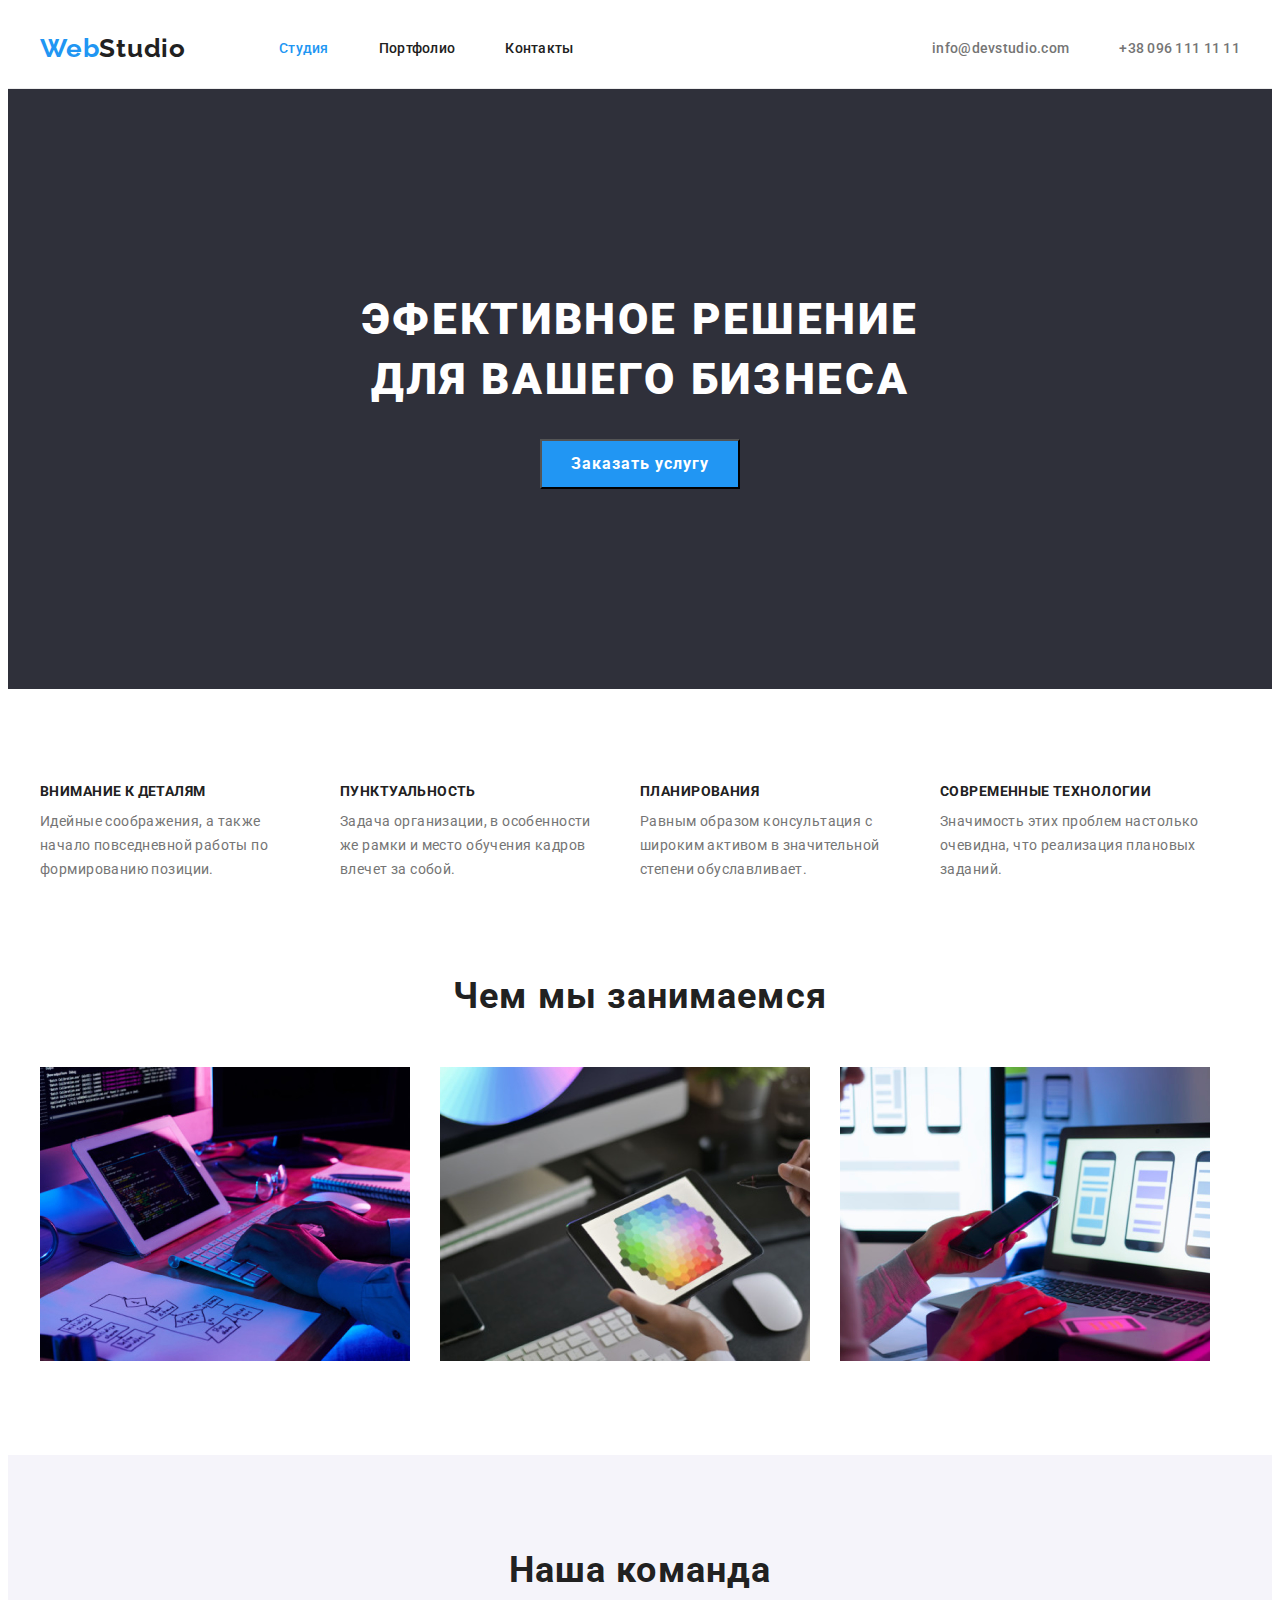
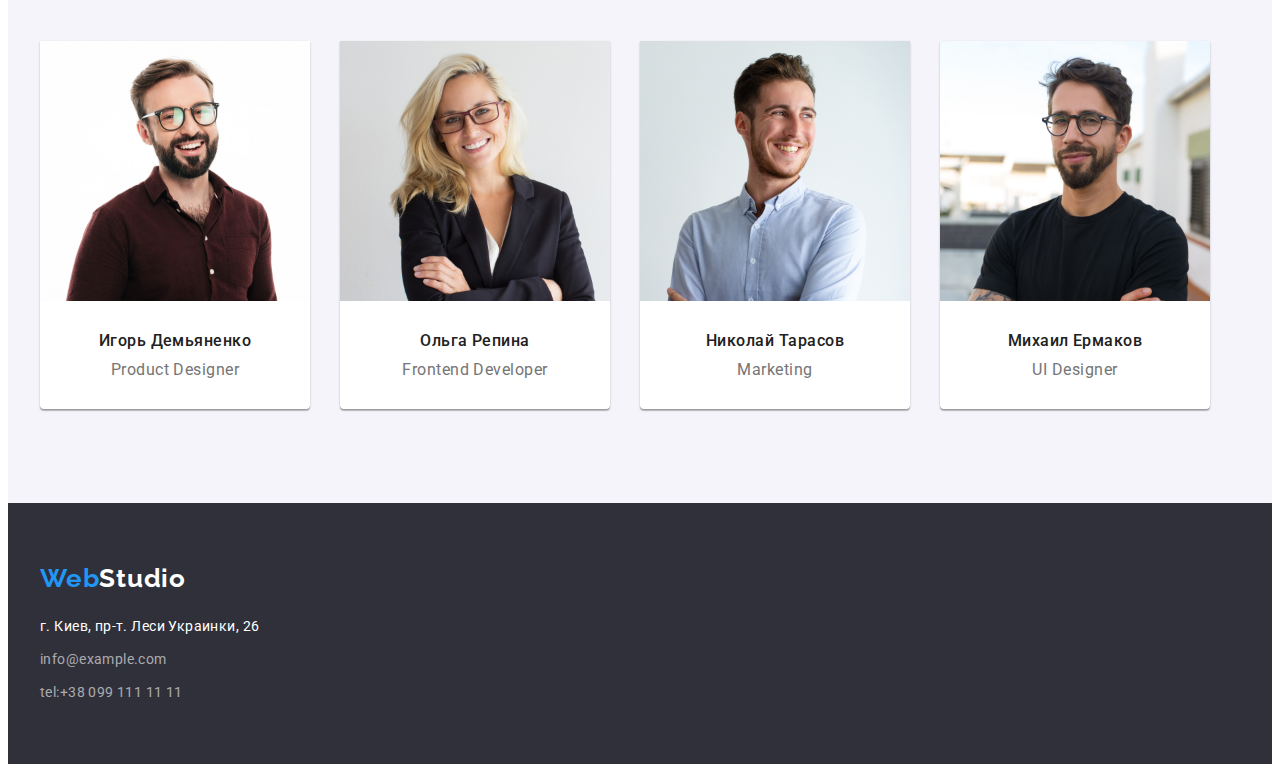
==== commit 93cc8761: "Hometask3" ====
--- a/index.html
+++ b/index.html
@@ -26,7 +26,7 @@
   </head>
   <body>
     <!-- Header section -->
-    <header class="header">
+    <header class="header header-border-line">
       <div class="container header-container">
         <nav class="header-nav header-nav-items">
           <a class="logo link header-logo" href="./index.html"
@@ -57,7 +57,7 @@
     <!-- Main section -->
     <main class="main">
       <!-- Hero section -->
-      <section class="hero section">
+      <section class="hero section hero-container">
         <div class="container">
           <h1 class="hero-tittle">
             Эфективное решение <br />
@@ -195,8 +195,8 @@
       </section>
     </main>
     <!-- Footer section -->
-    <footer class="footer">
-      <div class="container footer-container">
+    <footer class="footer footer-container">
+      <div class="container">
         <a class="logo white-logo link footer-logo" href="./index.html"
           ><span class="logo-accent">Web</span>Studio</a
         >
--- a/css/styles.css
+++ b/css/styles.css
@@ -63,10 +63,12 @@
   margin: 0;
 }
 /* Header section */
+.header-border-line {
+  border-bottom: 1px solid #ececec;
+}
 .header-container {
   display: flex;
   align-items: center;
-  border-bottom: 1px solid #ececec;
 }
 .header-nav-items {
   display: flex;
@@ -129,6 +131,10 @@
 }
 /* main section */
 /* hero section */
+.hero-container {
+  padding-top: 200px;
+  padding-bottom: 200px;
+}
 .hero {
   background-color: var(--dark-bg-cl);
 }
@@ -304,6 +310,7 @@
   background-color: #f5f4fa;
   border-radius: 4px;
   border: none;
+  padding: 6px 22px 6px 22px;
 }
 .btn-filter-current {
   background-color: var(--acent-txt-cl);
@@ -314,10 +321,7 @@
   flex-wrap: wrap;
 }
 .portfolio-wrapper {
-  padding-top: 20px;
-  padding-bottom: 20px;
-  padding-left: 5px;
-  padding-right: 5px;
+  padding: 20px 24px 20px 24px;
   border: 1px solid #eeeeee;
   border-top: none;
 }
